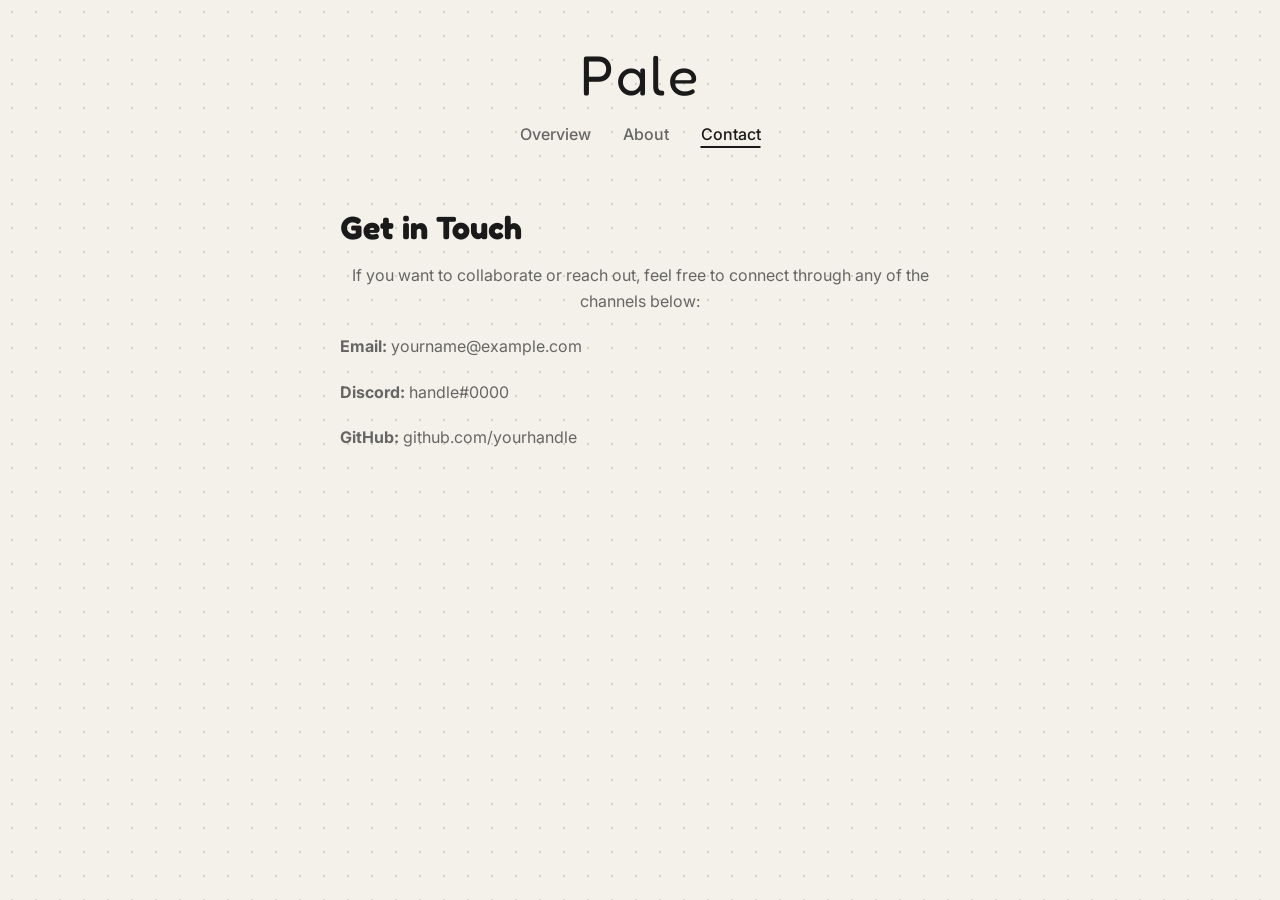
==== contact.html @ 05facbbf "Initial portfolio commit" ====
<!DOCTYPE html>
<html lang="en">
<head>
    <meta charset="UTF-8">
    <meta name="viewport" content="width=device-width, initial-scale=1.0">
    <title>Pale — Contact</title>
    <link rel="stylesheet" href="style.css">
    <link href="https://fonts.googleapis.com/css2?family=Fredoka:wght@600&family=Inter:wght@400;500&display=swap" rel="stylesheet">
</head>
<body>

    <header class="site-header">
        <div class="site-logo">Pale</div>
        <nav class="nav-links">
            <a href="index.html">Overview</a>
            <a href="about.html">About</a>
            <a href="contact.html" class="active">Contact</a>
        </nav>
    </header>

    <main class="page-content about-container">
        <h2>Get in Touch</h2>
        <p style="text-align: center;">If you want to collaborate or reach out, feel free to connect through any of the channels below:</p>
        
        <div class="contact-links-box">
            <p><strong>Email:</strong> yourname@example.com</p>
            <p><strong>Discord:</strong> handle#0000</p>
            <p><strong>GitHub:</strong> github.com/yourhandle</p>
        </div>
    </main>

</body>
</html>
---- style.css ----
:root {
    --bg-color: #f4f1ea;
    --card-bg: #eae5d9;
    --text-color: #1a1a1a;
    --muted-color: #666666;
    --font-heading: 'Fredoka', cursive;
    --font-sans: 'Inter', sans-serif;
}

* {
    box-sizing: border-box;
    margin: 0;
    padding: 0;
}

body {
    background-color: var(--bg-color);
    color: var(--text-color);
    font-family: var(--font-sans);
    padding: 40px;
    min-height: 100vh;
}

.site-header {
    display: flex;
    flex-direction: column;
    align-items: center;
    justify-content: center;
    text-align: center;
    margin-bottom: 60px;
    gap: 16px;
    width: 100%;
}

.site-logo {
    font-family: var(--font-heading);
    font-size: 56px;
    letter-spacing: 0.04em;
    color: var(--text-color);
    text-align: center;
}

.nav-links {
    display: flex;
    justify-content: center;
    align-items: center;
    flex-wrap: wrap;
    gap: 32px;
    width: 100%;
}

.nav-links a {
    text-decoration: none;
    color: var(--muted-color);
    font-size: 16px;
    font-weight: 500;
    transition: color 0.2s;
    position: relative;
    padding-bottom: 4px;
}

.nav-links a:hover {
    color: var(--text-color);
}

.nav-links a.active {
    color: var(--text-color);
    text-decoration: underline;
    text-underline-offset: 6px;
    text-decoration-thickness: 2px;
}

.gallery-grid {
    display: grid;
    grid-template-columns: repeat(auto-fill, minmax(280px, 1fr));
    gap: 48px 32px;
    max-width: 1400px;
    margin: 0 auto;
    align-items: start;
}

.grid-item {
    display: flex;
    flex-direction: column;
    gap: 12px;
    cursor: pointer;
}

.image-wrapper {
    background-color: var(--card-bg);
    width: 100%;
    padding: 20px;
    display: flex;
    align-items: center;
    justify-content: center;
    border-radius: 4px;
}

.image-wrapper img {
    width: 100%;
    height: auto;
    display: block;
    transition: transform 0.4s ease, filter 0.3s ease;
}

.grid-item:hover img {
    transform: scale(1.02);
    filter: brightness(0.95);
}

.item-title {
    font-family: var(--font-heading);
    font-size: 20px;
    letter-spacing: 0.02em;
    color: var(--text-color);
    text-align: center;
}

.page-content {
    max-width: 800px;
    margin: 0 auto;
    text-align: center;
}

.page-content h2 {
    font-family: var(--font-heading);
    font-size: 32px;
    margin-bottom: 16px;
}

.page-content p {
    color: var(--muted-color);
    font-size: 16px;
}

.about-container {
    max-width: 600px;
    margin: 0 auto;
    text-align: left;
}

.about-container p {
    margin-bottom: 20px;
    line-height: 1.6;
}

body {
    background-color: var(--bg-color);
    background-image: radial-gradient(#d6d0c4 1px, transparent 1px);
    background-size: 24px 24px;
}

.project-detail-container {
    max-width: 900px;
    margin: 0 auto;
    display: flex;
    flex-direction: column;
    align-items: center;
    text-align: center;
    gap: 28px;
}

.project-detail-title {
    font-family: var(--font-heading);
    font-size: 42px;
    color: var(--text-color);
}

.video-wrapper-clean {
    width: 100%;
}

.video-wrapper-clean video {
    width: 100%;
    height: auto;
    display: block;
    border-radius: 6px;
    outline: none;
    box-shadow: 0 10px 30px rgba(0, 0, 0, 0.08);
}

.time-spent-clean {
    display: flex;
    flex-direction: column;
    gap: 6px;
    align-items: center;
}

.time-label {
    font-size: 12px;
    text-transform: uppercase;
    letter-spacing: 0.08em;
    color: var(--muted-color);
    font-weight: 600;
}

.time-value {
    font-family: var(--font-heading);
    font-size: 26px;
    color: var(--text-color);
    letter-spacing: 0.02em;
}
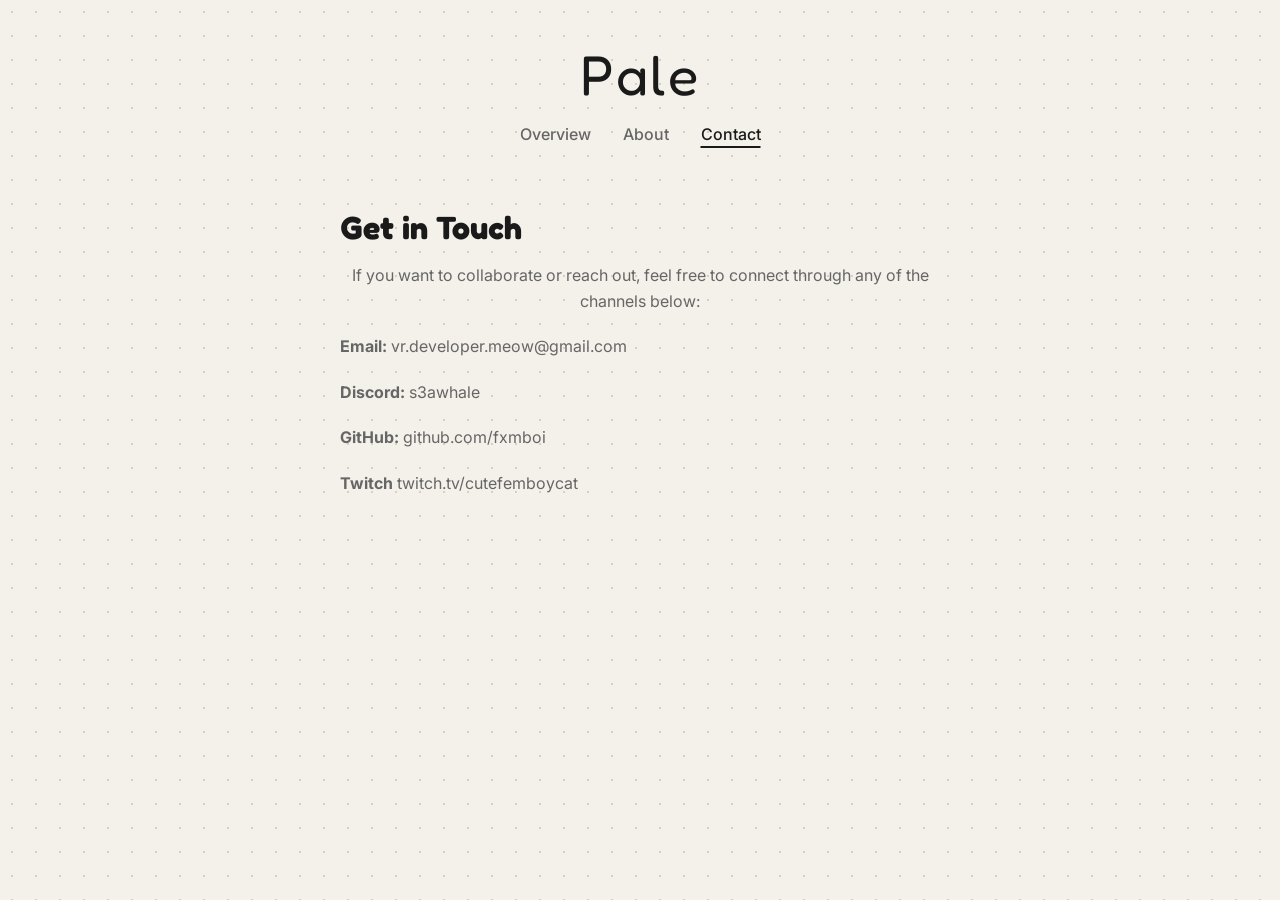
==== commit 42e7de2d: "Update contact information in contact.html" ====
--- a/contact.html
+++ b/contact.html
@@ -23,11 +23,12 @@
         <p style="text-align: center;">If you want to collaborate or reach out, feel free to connect through any of the channels below:</p>
         
         <div class="contact-links-box">
-            <p><strong>Email:</strong> yourname@example.com</p>
-            <p><strong>Discord:</strong> handle#0000</p>
-            <p><strong>GitHub:</strong> github.com/yourhandle</p>
+            <p><strong>Email:</strong> vr.developer.meow@gmail.com</p>
+            <p><strong>Discord:</strong> s3awhale</p>
+            <p><strong>GitHub:</strong> github.com/fxmboi</p>
+            <p><strong>Twitch</strong> twitch.tv/cutefemboycat</p>
         </div>
     </main>
 
 </body>
-</html>+</html>
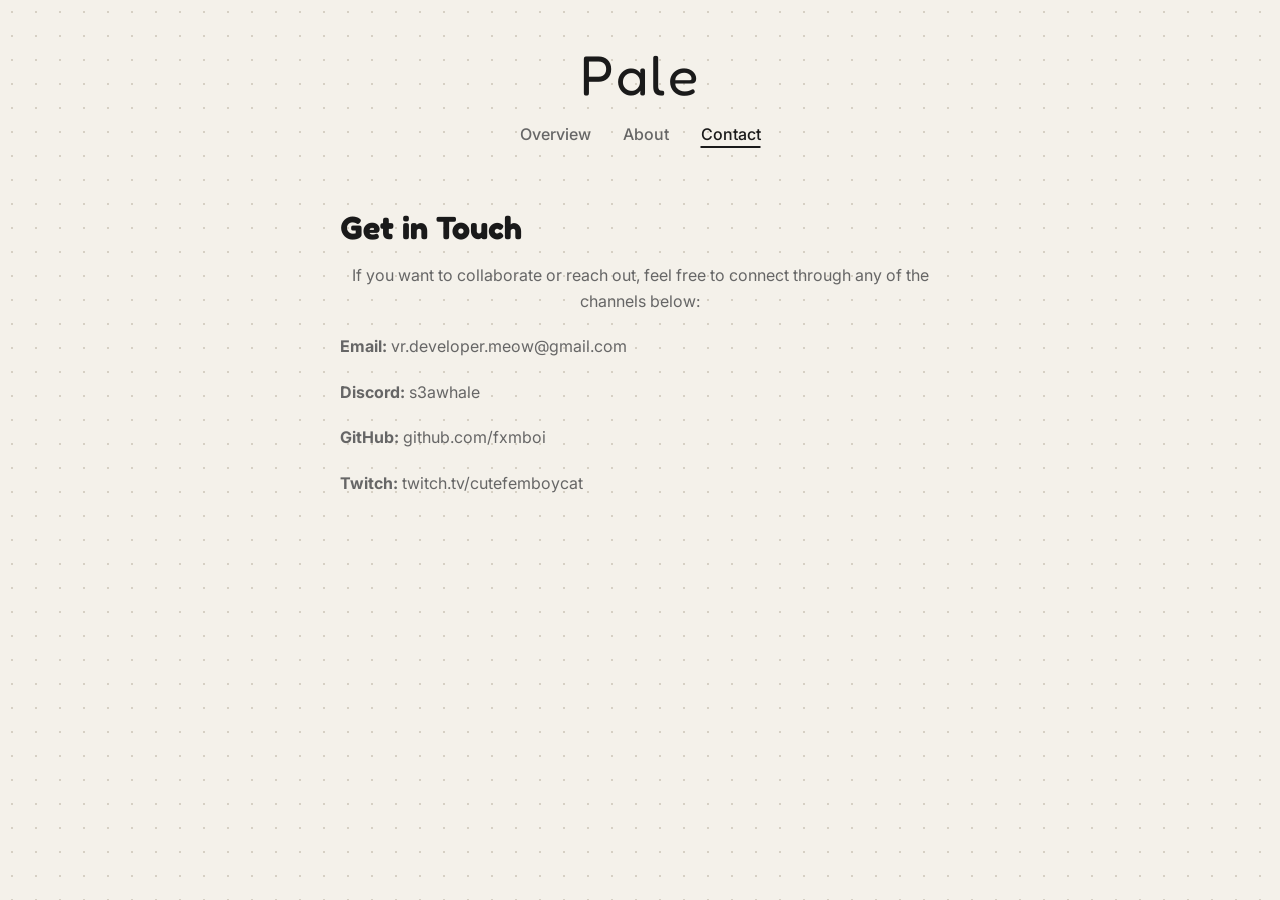
==== commit d7134c90: "updated contacts" ====
--- a/contact.html
+++ b/contact.html
@@ -26,9 +26,9 @@
             <p><strong>Email:</strong> vr.developer.meow@gmail.com</p>
             <p><strong>Discord:</strong> s3awhale</p>
             <p><strong>GitHub:</strong> github.com/fxmboi</p>
-            <p><strong>Twitch</strong> twitch.tv/cutefemboycat</p>
+            <p><strong>Twitch:</strong> twitch.tv/cutefemboycat</p>
         </div>
     </main>
 
 </body>
-</html>
+</html>
